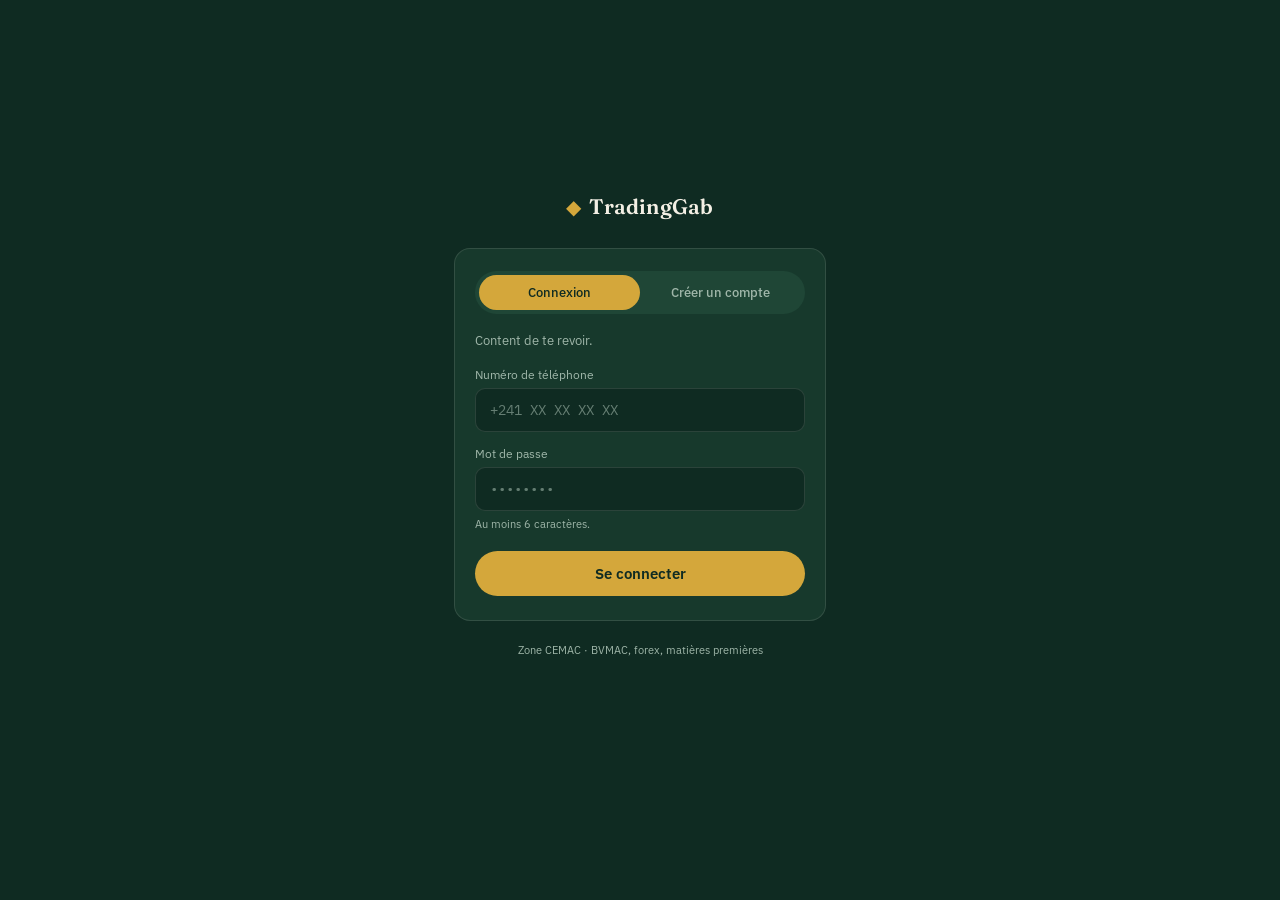
==== auth.html @ af1f784e "Create auth.html" ====
<!DOCTYPE html>
<html lang="fr">
<head>
  <meta charset="UTF-8" />
  <meta name="viewport" content="width=device-width, initial-scale=1, viewport-fit=cover" />
  <meta name="theme-color" content="#0F2B22" />

  <title>TradingGab — Connexion</title>

  <link rel="manifest" href="manifest.json" />
  <link rel="apple-touch-icon" href="icons/icon-192.png" />
  <link rel="icon" href="icons/icon-192.png" />

  <link rel="preconnect" href="https://fonts.googleapis.com" />
  <link rel="preconnect" href="https://fonts.gstatic.com" crossorigin />
  <link href="https://fonts.googleapis.com/css2?family=Fraunces:opsz,wght@9..144,400;9..144,600;9..144,700&family=IBM+Plex+Sans:wght@400;500;600&family=IBM+Plex+Mono:wght@400;500&display=swap" rel="stylesheet" />

  <link rel="stylesheet" href="styles.css" />
</head>
<body class="auth-body">

  <main class="auth-main">

    <div class="auth-brand">
      <span class="brand-mark" aria-hidden="true">◆</span>
      <span class="brand-name">TradingGab</span>
    </div>

    <div class="auth-card">

      <nav class="auth-tabs" aria-label="Connexion ou inscription">
        <button class="auth-tab is-active" data-mode="connexion">Connexion</button>
        <button class="auth-tab" data-mode="inscription">Créer un compte</button>
      </nav>

      <p class="auth-subtitle" id="auth-subtitle">Content de te revoir.</p>

      <form id="auth-form" class="auth-form">
        <label class="auth-label" for="phone">Numéro de téléphone</label>
        <input
          class="auth-input"
          type="tel"
          id="phone"
          name="phone"
          placeholder="+241 XX XX XX XX"
          autocomplete="tel"
          required
        />

        <label class="auth-label" for="password">Mot de passe</label>
        <input
          class="auth-input"
          type="password"
          id="password"
          name="password"
          placeholder="••••••••"
          autocomplete="current-password"
          minlength="6"
          required
        />

        <p class="auth-hint" id="auth-hint">Au moins 6 caractères.</p>

        <div class="auth-error" id="auth-error" role="alert"></div>

        <button type="submit" class="auth-submit" id="auth-submit">Se connecter</button>
      </form>

    </div>

    <p class="auth-footnote">
      Zone CEMAC · BVMAC, forex, matières premières
    </p>

  </main>

  <script src="auth.js"></script>
</body>
</html>
---- styles.css ----
/* ---------- Tokens ---------- */
:root {
  --ink: #0F2B22;
  --surface: #17392C;
  --surface-alt: #1F4636;
  --gold: #D4A73B;
  --gold-soft: #E7C874;
  --paper: #F3EFE4;
  --muted: #9FB6A9;
  --positive: #6FBE8F;
  --negative: #E07856;
  --divider: rgba(243, 239, 228, 0.12);

  --font-display: "Fraunces", Georgia, serif;
  --font-body: "IBM Plex Sans", -apple-system, sans-serif;
  --font-mono: "IBM Plex Mono", monospace;

  --radius: 16px;
}

* { box-sizing: border-box; }

html, body {
  margin: 0;
  padding: 0;
  background: var(--ink);
  color: var(--paper);
  font-family: var(--font-body);
  -webkit-font-smoothing: antialiased;
}

body {
  padding-bottom: 32px;
}

button {
  font-family: inherit;
}

/* ---------- Header ---------- */
.app-header {
  display: flex;
  align-items: center;
  justify-content: space-between;
  padding: 18px 20px 12px;
}

.brand {
  display: flex;
  align-items: center;
  gap: 8px;
}

.brand-mark {
  color: var(--gold);
  font-size: 18px;
}

.brand-name {
  font-family: var(--font-display);
  font-weight: 600;
  font-size: 19px;
  letter-spacing: 0.01em;
}

.freshness {
  display: flex;
  align-items: center;
  gap: 6px;
  font-family: var(--font-mono);
  font-size: 11px;
  color: var(--muted);
}

.header-right {
  display: flex;
  align-items: center;
  gap: 12px;
}

.account-link {
  border: 1px solid var(--divider);
  background: transparent;
  color: var(--muted);
  font-family: var(--font-mono);
  font-size: 11px;
  padding: 5px 11px;
  border-radius: 999px;
  cursor: pointer;
}

.dot {
  width: 6px;
  height: 6px;
  border-radius: 50%;
  background: var(--positive);
  animation: pulse-dot 2.4s ease-in-out infinite;
}

@keyframes pulse-dot {
  0%, 100% { opacity: 1; transform: scale(1); }
  50% { opacity: 0.4; transform: scale(0.75); }
}

/* ---------- Signature: pulse strip ---------- */
.pulse-strip {
  overflow: hidden;
  border-top: 1px solid var(--divider);
  border-bottom: 1px solid var(--divider);
  background: var(--surface);
  padding: 10px 0;
  position: relative;
}

.pulse-strip::after {
  content: "";
  position: absolute;
  inset: 0;
  background: linear-gradient(90deg, var(--surface) 0%, transparent 8%, transparent 92%, var(--surface) 100%);
  pointer-events: none;
}

.pulse-track {
  display: flex;
  gap: 28px;
  width: max-content;
  animation: scroll-left 28s linear infinite;
  font-family: var(--font-mono);
  font-size: 12px;
  white-space: nowrap;
}

.pulse-item {
  display: flex;
  align-items: center;
  gap: 6px;
  color: var(--muted);
}

.pulse-item .ticker {
  color: var(--paper);
  font-weight: 500;
}

.pulse-item .up { color: var(--positive); }
.pulse-item .down { color: var(--negative); }
.pulse-item .flat { color: var(--muted); }

@keyframes scroll-left {
  from { transform: translateX(0); }
  to { transform: translateX(-50%); }
}

@media (prefers-reduced-motion: reduce) {
  .pulse-track { animation: none; }
  .dot { animation: none; }
}

/* ---------- Hero ---------- */
.hero {
  padding: 28px 20px 20px;
}

.hero-eyebrow {
  margin: 0 0 6px;
  font-family: var(--font-mono);
  font-size: 11px;
  letter-spacing: 0.14em;
  text-transform: uppercase;
  color: var(--gold-soft);
}

.hero-name {
  margin: 0 0 14px;
  font-family: var(--font-display);
  font-weight: 600;
  font-size: 24px;
  line-height: 1.2;
  color: var(--paper);
}

.hero-figures {
  display: flex;
  align-items: baseline;
  gap: 12px;
}

.hero-price {
  font-family: var(--font-display);
  font-weight: 700;
  font-size: 44px;
  color: var(--paper);
  font-variant-numeric: tabular-nums;
}

.hero-change {
  font-family: var(--font-mono);
  font-size: 15px;
  padding: 3px 8px;
  border-radius: 999px;
  background: var(--surface-alt);
  color: var(--muted);
}

.hero-change.up { color: var(--positive); }
.hero-change.down { color: var(--negative); }

.hero-note {
  margin: 10px 0 0;
  font-size: 13px;
  color: var(--muted);
}

/* ---------- Tabs ---------- */
.tabs {
  display: flex;
  gap: 8px;
  padding: 4px 20px 16px;
  overflow-x: auto;
}

.tab {
  flex: none;
  padding: 8px 16px;
  border-radius: 999px;
  border: 1px solid var(--divider);
  background: transparent;
  color: var(--muted);
  font-size: 13px;
  font-weight: 500;
  cursor: pointer;
  transition: background 0.15s ease, color 0.15s ease, border-color 0.15s ease;
}

.tab.is-active {
  background: var(--gold);
  border-color: var(--gold);
  color: var(--ink);
}

/* ---------- List ---------- */
.list {
  padding: 0 20px;
  display: flex;
  flex-direction: column;
  gap: 10px;
}

.row {
  display: flex;
  align-items: center;
  justify-content: space-between;
  padding: 14px 16px;
  background: var(--surface);
  border-radius: var(--radius);
  border: 1px solid var(--divider);
}

.row-left {
  display: flex;
  flex-direction: column;
  gap: 2px;
}

.row-ticker {
  font-family: var(--font-mono);
  font-size: 11px;
  color: var(--muted);
  letter-spacing: 0.04em;
}

.row-name {
  font-size: 15px;
  font-weight: 500;
  color: var(--paper);
}

.row-note {
  font-size: 11px;
  color: var(--muted);
}

.row-right {
  display: flex;
  flex-direction: column;
  align-items: flex-end;
  gap: 2px;
}

.row-price {
  font-family: var(--font-mono);
  font-size: 15px;
  font-variant-numeric: tabular-nums;
  color: var(--paper);
}

.row-change {
  font-family: var(--font-mono);
  font-size: 12px;
}

.row-change.up { color: var(--positive); }
.row-change.down { color: var(--negative); }
.row-change.flat { color: var(--muted); }

.empty-state {
  padding: 32px 16px;
  text-align: center;
  color: var(--muted);
  font-size: 14px;
}

/* ---------- Premium card ---------- */
.premium-card {
  margin: 24px 20px 0;
  padding: 18px;
  border-radius: var(--radius);
  background: linear-gradient(135deg, var(--surface-alt), var(--surface));
  border: 1px solid var(--divider);
  display: flex;
  align-items: center;
  justify-content: space-between;
  gap: 14px;
}

.premium-title {
  margin: 0 0 4px;
  font-family: var(--font-display);
  font-weight: 600;
  font-size: 16px;
  color: var(--gold-soft);
}

.premium-copy {
  margin: 0;
  font-size: 12.5px;
  color: var(--muted);
  max-width: 32ch;
}

.premium-cta {
  flex: none;
  padding: 10px 16px;
  border-radius: 999px;
  border: none;
  background: var(--gold);
  color: var(--ink);
  font-weight: 600;
  font-size: 13px;
  cursor: pointer;
}

/* ---------- Footer ---------- */
.app-footer {
  padding: 24px 20px 8px;
  text-align: center;
}

.app-footer p {
  margin: 0;
  font-size: 11px;
  color: var(--muted);
}

/* ---------- Focus visibility ---------- */
:focus-visible {
  outline: 2px solid var(--gold-soft);
  outline-offset: 2px;
}

/* ---------- Auth screen (connexion / inscription) ---------- */
.auth-body {
  min-height: 100vh;
  display: flex;
  align-items: center;
  justify-content: center;
}

.auth-main {
  width: 100%;
  max-width: 420px;
  padding: 32px 24px 40px;
  display: flex;
  flex-direction: column;
  align-items: center;
}

.auth-brand {
  display: flex;
  align-items: center;
  gap: 8px;
  margin-bottom: 28px;
}

.auth-brand .brand-mark {
  color: var(--gold);
  font-size: 20px;
}

.auth-brand .brand-name {
  font-family: var(--font-display);
  font-weight: 600;
  font-size: 21px;
  color: var(--paper);
}

.auth-card {
  width: 100%;
  background: var(--surface);
  border: 1px solid var(--divider);
  border-radius: var(--radius);
  padding: 22px 20px 24px;
}

.auth-tabs {
  display: flex;
  background: var(--surface-alt);
  border-radius: 999px;
  padding: 4px;
  margin-bottom: 18px;
}

.auth-tab {
  flex: 1;
  padding: 9px 10px;
  border: none;
  border-radius: 999px;
  background: transparent;
  color: var(--muted);
  font-size: 13px;
  font-weight: 500;
  cursor: pointer;
  transition: background 0.15s ease, color 0.15s ease;
}

.auth-tab.is-active {
  background: var(--gold);
  color: var(--ink);
}

.auth-subtitle {
  margin: 0 0 18px;
  font-size: 13px;
  color: var(--muted);
}

.auth-form {
  display: flex;
  flex-direction: column;
}

.auth-label {
  font-size: 12px;
  color: var(--muted);
  margin-bottom: 6px;
  margin-top: 14px;
}

.auth-label:first-of-type {
  margin-top: 0;
}

.auth-input {
  background: var(--ink);
  border: 1px solid var(--divider);
  border-radius: 10px;
  padding: 12px 14px;
  color: var(--paper);
  font-family: var(--font-mono);
  font-size: 14px;
}

.auth-input::placeholder {
  color: var(--muted);
  opacity: 0.6;
}

.auth-input:focus {
  border-color: var(--gold-soft);
}

.auth-hint {
  margin: 6px 0 0;
  font-size: 11px;
  color: var(--muted);
}

.auth-error {
  margin-top: 12px;
  padding: 10px 12px;
  border-radius: 8px;
  background: rgba(224, 120, 86, 0.12);
  color: var(--negative);
  font-size: 12.5px;
  display: none;
}

.auth-error.is-visible {
  display: block;
}

.auth-submit {
  margin-top: 20px;
  padding: 13px;
  border: none;
  border-radius: 999px;
  background: var(--gold);
  color: var(--ink);
  font-weight: 600;
  font-size: 14.5px;
  cursor: pointer;
}

.auth-submit:disabled {
  opacity: 0.6;
  cursor: default;
}

.auth-footnote {
  margin-top: 22px;
  font-size: 11px;
  color: var(--muted);
  text-align: center;
}
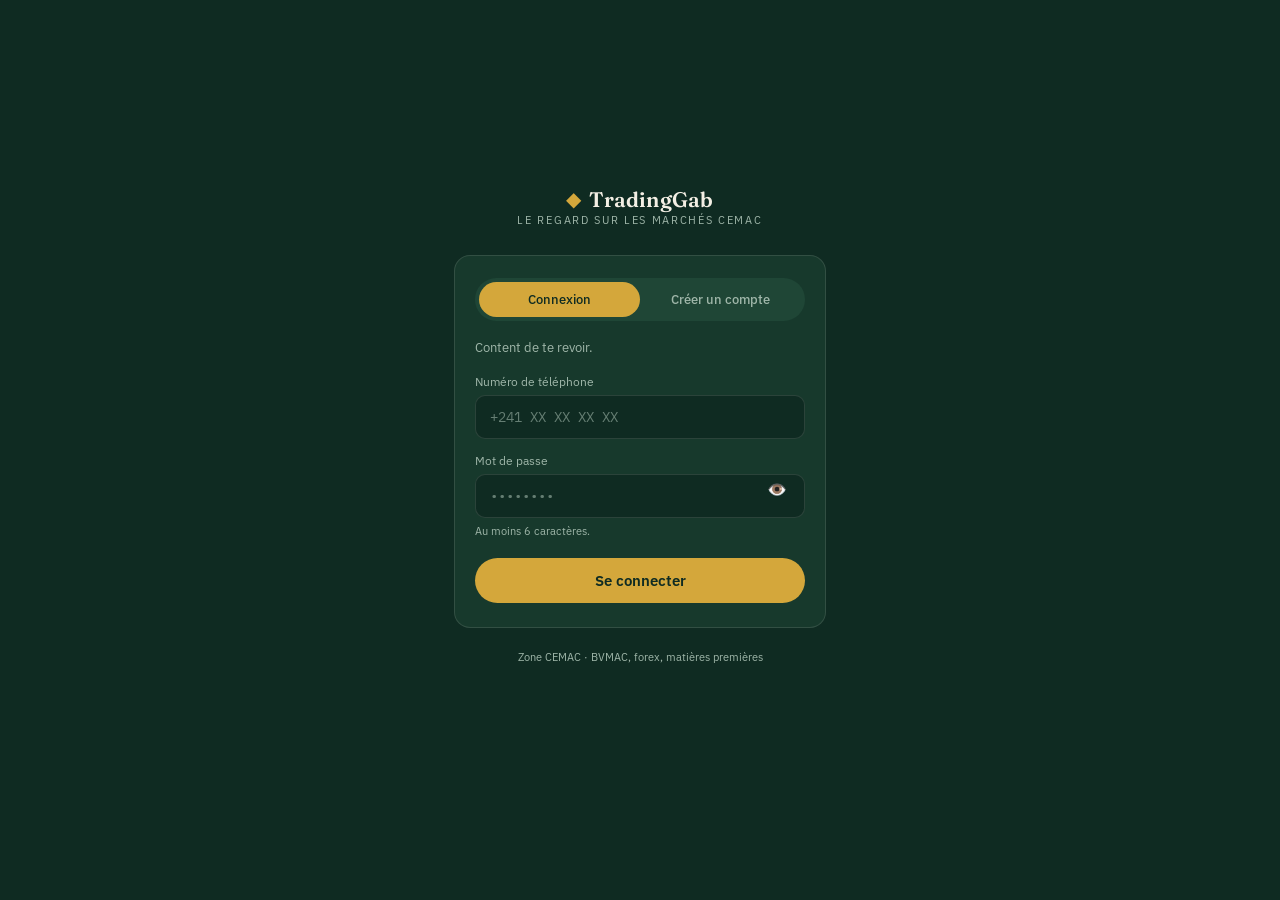
==== commit 23acae5d: "Slogan: Le regard sur les marchés CEMAC (header + auth + meta + manifest); sw v4" ====
--- a/auth.html
+++ b/auth.html
@@ -22,8 +22,11 @@
   <main class="auth-main">
 
     <div class="auth-brand">
-      <span class="brand-mark" aria-hidden="true">◆</span>
-      <span class="brand-name">TradingGab</span>
+      <div class="brand-row">
+        <span class="brand-mark" aria-hidden="true">◆</span>
+        <span class="brand-name">TradingGab</span>
+      </div>
+      <span class="brand-slogan">Le regard sur les marchés CEMAC</span>
     </div>
 
     <div class="auth-card">
--- a/styles.css
+++ b/styles.css
@@ -47,8 +47,10 @@
 
 .brand {
   display: flex;
-  align-items: center;
-  gap: 8px;
+  flex-direction: column;
+  align-items: flex-start;
+  gap: 1px;
+  line-height: 1.1;
 }
 
 .brand-mark {
@@ -56,11 +58,26 @@
   font-size: 18px;
 }
 
+.brand-row {
+  display: flex;
+  align-items: center;
+  gap: 8px;
+}
+
 .brand-name {
   font-family: var(--font-display);
   font-weight: 600;
   font-size: 19px;
   letter-spacing: 0.01em;
+}
+
+.brand-slogan {
+  font-family: var(--font-sans);
+  font-size: 10.5px;
+  letter-spacing: 0.16em;
+  text-transform: uppercase;
+  color: var(--muted, #8a9a93);
+  margin-left: 26px;
 }
 
 .freshness {
@@ -350,6 +367,38 @@
   cursor: pointer;
 }
 
+/* ---------- Locked CTA (gating Premium) ---------- */
+.locked-cta {
+  width: 100%;
+  margin-top: 10px;
+  padding: 14px 16px;
+  border-radius: var(--radius);
+  border: 1px dashed var(--divider);
+  background: var(--surface-alt);
+  color: var(--gold-soft);
+  display: flex;
+  align-items: center;
+  justify-content: space-between;
+  gap: 10px;
+  cursor: pointer;
+  font-size: 13px;
+  font-weight: 500;
+}
+
+.locked-cta:hover {
+  border-color: var(--gold);
+  background: var(--surface);
+}
+
+.locked-cta-count {
+  color: var(--muted);
+}
+
+.locked-cta-action {
+  color: var(--gold);
+  font-weight: 600;
+}
+
 /* ---------- Footer ---------- */
 .app-footer {
   padding: 24px 20px 8px;
@@ -387,8 +436,9 @@
 
 .auth-brand {
   display: flex;
-  align-items: center;
-  gap: 8px;
+  flex-direction: column;
+  align-items: center;
+  gap: 1px;
   margin-bottom: 28px;
 }
 
@@ -402,6 +452,10 @@
   font-weight: 600;
   font-size: 21px;
   color: var(--paper);
+}
+
+.auth-brand .brand-slogan {
+  margin-left: 0;
 }
 
 .auth-card {
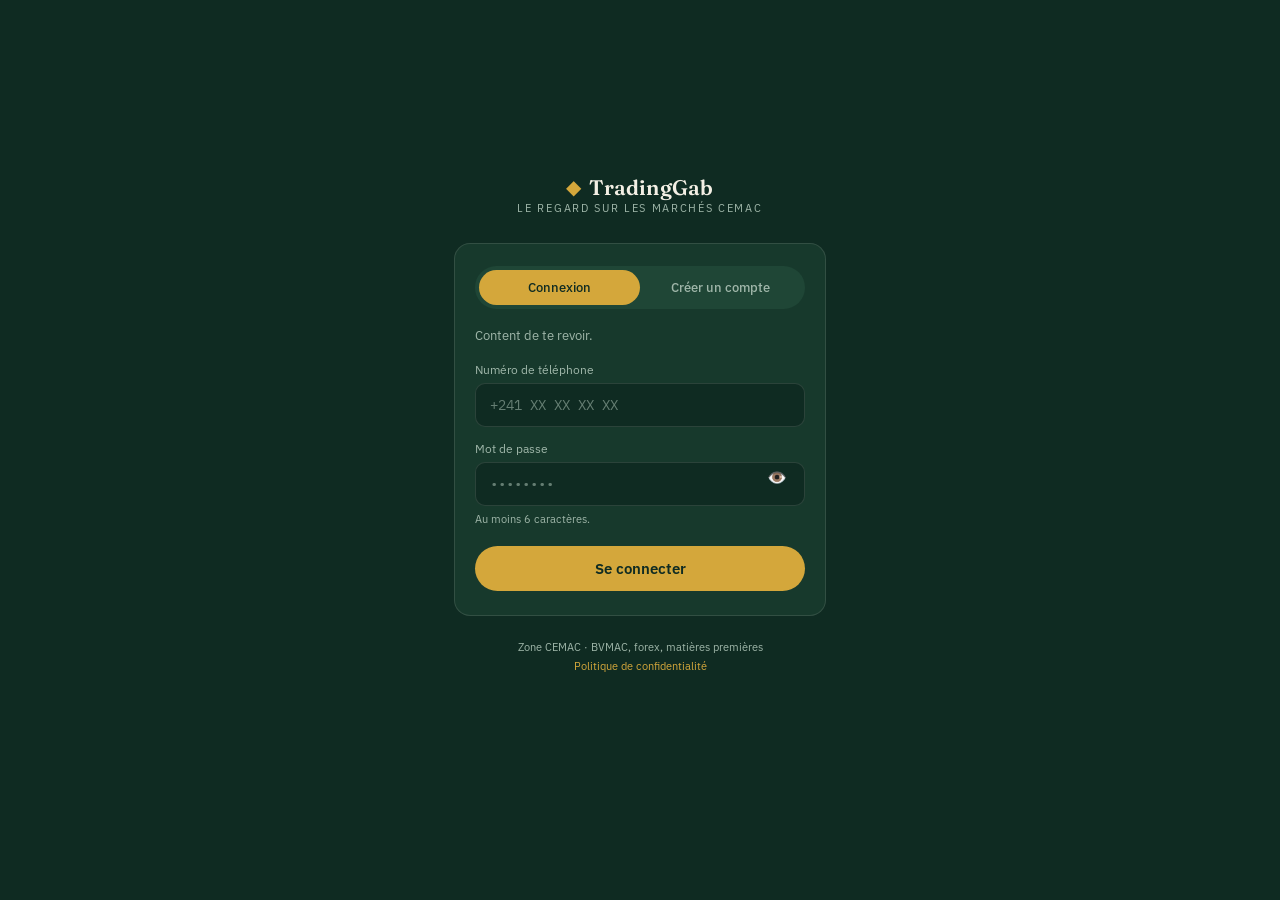
==== commit d41bb243: "Play Store prep: privacy policy page + assetlinks.json + privacy link on auth; sw v4" ====
--- a/auth.html
+++ b/auth.html
@@ -72,7 +72,8 @@
     </div>
 
     <p class="auth-footnote">
-      Zone CEMAC · BVMAC, forex, matières premières
+      Zone CEMAC · BVMAC, forex, matières premières<br />
+      <a href="/privacy.html" class="auth-privacy-link" target="_blank" rel="noopener">Politique de confidentialité</a>
     </p>
 
   </main>
--- a/styles.css
+++ b/styles.css
@@ -575,4 +575,14 @@
   font-size: 11px;
   color: var(--muted);
   text-align: center;
-}
+  line-height: 1.7;
+}
+
+.auth-privacy-link {
+  color: var(--gold);
+  text-decoration: none;
+}
+
+.auth-privacy-link:hover {
+  text-decoration: underline;
+}
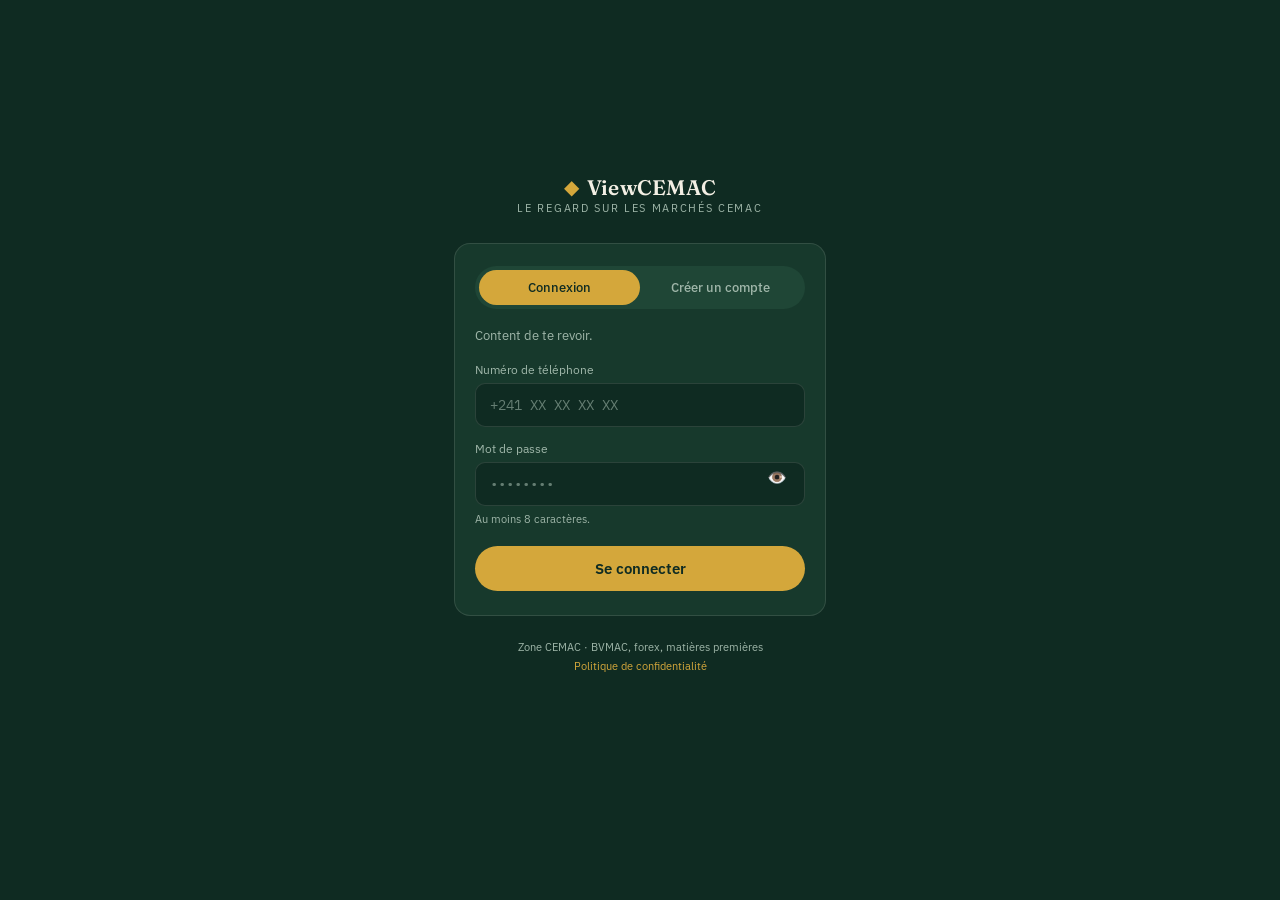
==== commit 63e4a8ce: "Update auth.html for ViewCEMAC branding and validation Updated branding and title to reflect ViewCEM" ====
--- a/auth.html
+++ b/auth.html
@@ -5,11 +5,12 @@
   <meta name="viewport" content="width=device-width, initial-scale=1, viewport-fit=cover" />
   <meta name="theme-color" content="#0F2B22" />
 
-  <title>TradingGab — Connexion</title>
+  <title>ViewCEMAC — Connexion</title>
 
   <link rel="manifest" href="manifest.json" />
-  <link rel="apple-touch-icon" href="icons/icon-192.png" />
-  <link rel="icon" href="icons/icon-192.png" />
+  <!-- ✅ CORRECTION : chemins d'icônes réels -->
+  <link rel="apple-touch-icon" href="icons/viewcemac-icon-192.png" />
+  <link rel="icon" href="icons/viewcemac-icon-192.png" />
 
   <link rel="preconnect" href="https://fonts.googleapis.com" />
   <link rel="preconnect" href="https://fonts.gstatic.com" crossorigin />
@@ -24,7 +25,8 @@
     <div class="auth-brand">
       <div class="brand-row">
         <span class="brand-mark" aria-hidden="true">◆</span>
-        <span class="brand-name">TradingGab</span>
+        <!-- ✅ CORRECTION : branding cohérent ViewCEMAC -->
+        <span class="brand-name">ViewCEMAC</span>
       </div>
       <span class="brand-slogan">Le regard sur les marchés CEMAC</span>
     </div>
@@ -58,11 +60,12 @@
           name="password"
           placeholder="••••••••"
           autocomplete="current-password"
-          minlength="6"
+          minlength="8"
           required
         />
 
-        <p class="auth-hint" id="auth-hint">Au moins 6 caractères.</p>
+        <!-- ✅ CORRECTION : auth.js exige 8 caractères, le HTML était à 6 -->
+        <p class="auth-hint" id="auth-hint">Au moins 8 caractères.</p>
 
         <div class="auth-error" id="auth-error" role="alert"></div>
 
--- a/styles.css
+++ b/styles.css
@@ -586,3 +586,87 @@
 .auth-privacy-link:hover {
   text-decoration: underline;
 }
+/* ==== Nouvelle carte valeur (BANGE, BGFI HC, etc.) ==== */
+
+.asset-card {
+  background: rgba(255, 255, 255, 0.04);
+  border: 0.5px solid rgba(212, 175, 55, 0.18);
+  border-radius: 12px;
+  padding: 12px 14px;
+  margin-bottom: 8px;
+}
+
+.asset-card__row {
+  display: flex;
+  align-items: center;
+  gap: 10px;
+}
+
+/* Avatar avec initiales du ticker */
+.asset-card__avatar {
+  width: 32px;
+  height: 32px;
+  border-radius: 50%;
+  background: rgba(212, 175, 55, 0.15);
+  display: flex;
+  align-items: center;
+  justify-content: center;
+  font-size: 11px;
+  font-weight: 500;
+  color: #D4AF37;
+  flex-shrink: 0;
+}
+
+.asset-card__info {
+  flex: 1;
+  min-width: 0;
+}
+
+.asset-card__name {
+  margin: 0;
+  font-size: 13px;
+  font-weight: 500;
+  color: #F5F0E6;
+}
+
+.asset-card__price {
+  margin: 0;
+  font-size: 16px;
+  font-weight: 500;
+  color: #F5F0E6;
+}
+
+.asset-card__currency {
+  font-size: 11px;
+  font-weight: 400;
+  color: rgba(255, 255, 255, 0.45);
+}
+
+/* Sparkline SVG */
+.asset-card__sparkline {
+  flex-shrink: 0;
+}
+
+/* Badge de variation */
+.asset-card__badge {
+  font-size: 11px;
+  font-weight: 500;
+  padding: 3px 7px;
+  border-radius: 6px;
+  flex-shrink: 0;
+}
+
+.asset-card__badge--up {
+  color: #5DCAA5;
+  background: rgba(93, 202, 165, 0.12);
+}
+
+.asset-card__badge--down {
+  color: #E24B4A;
+  background: rgba(226, 75, 74, 0.12);
+}
+
+.asset-card__badge--flat {
+  color: rgba(255, 255, 255, 0.55);
+  background: rgba(255, 255, 255, 0.08);
+}
